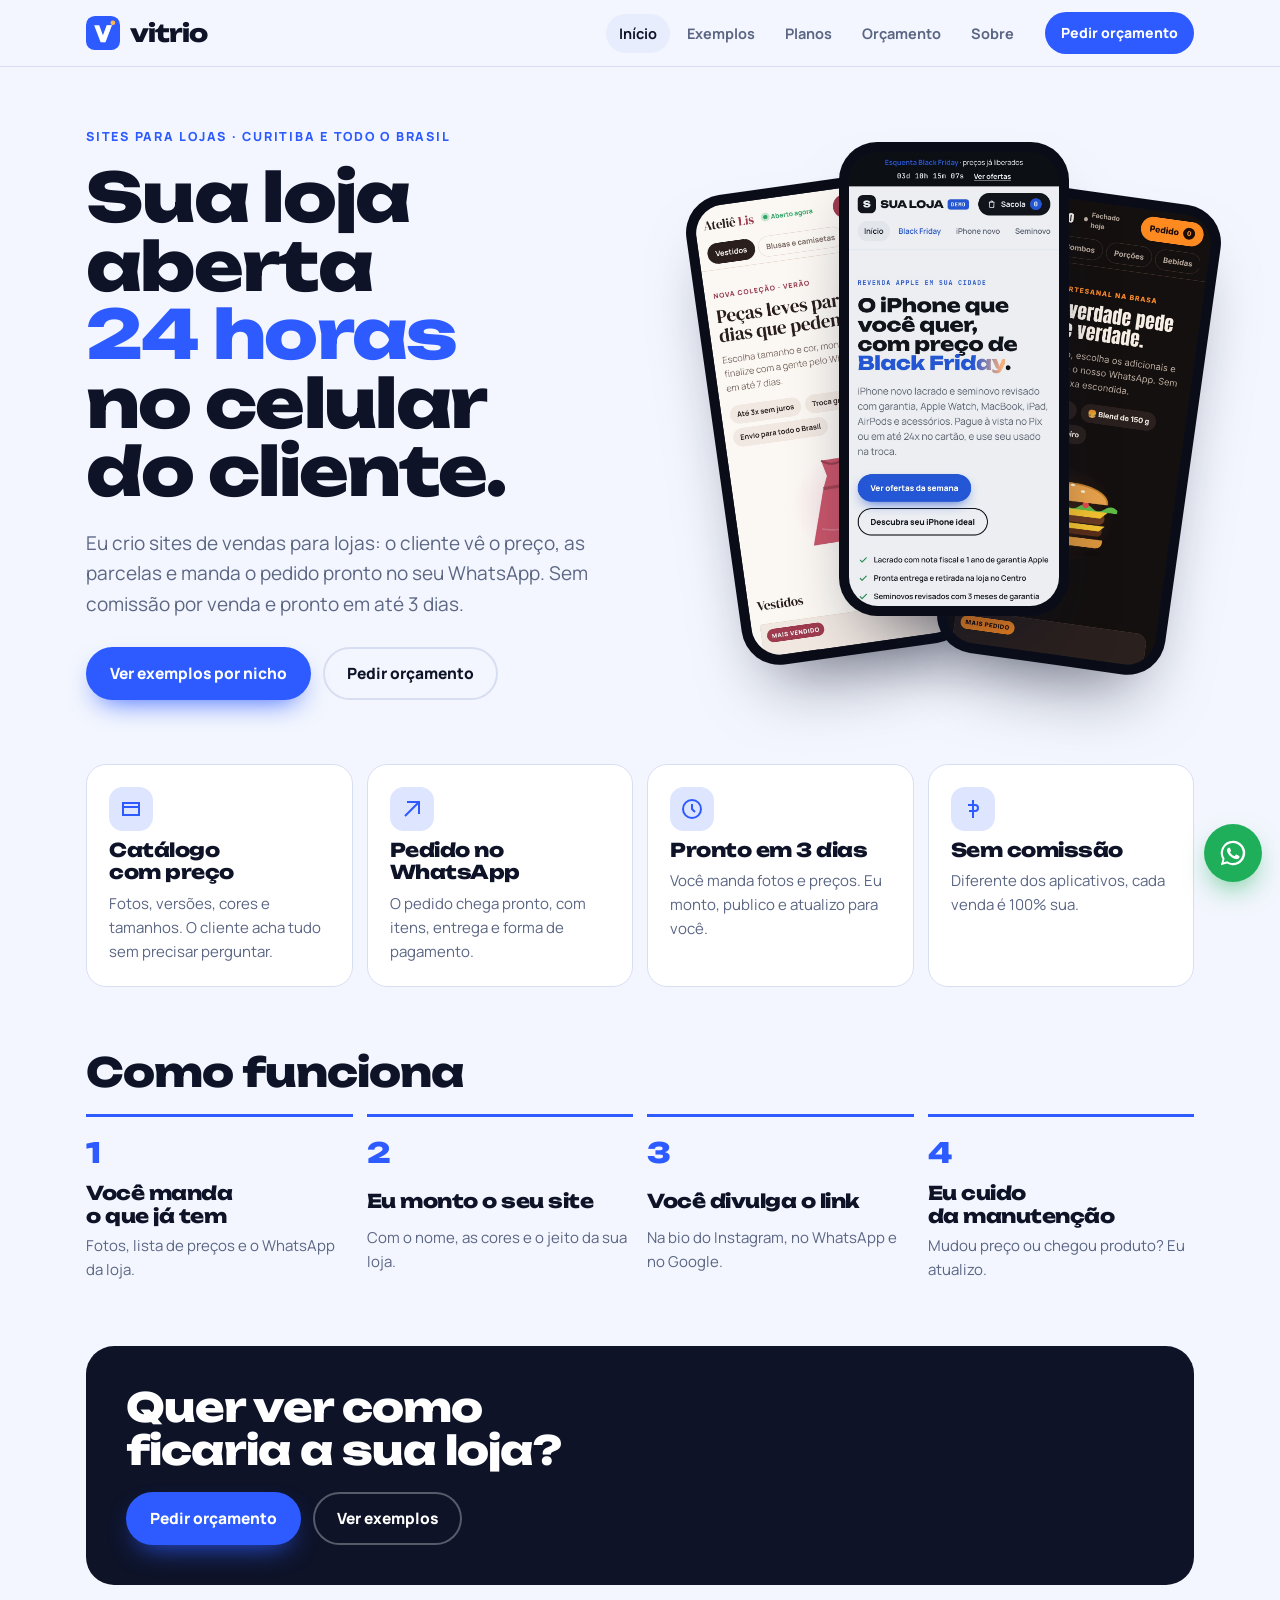
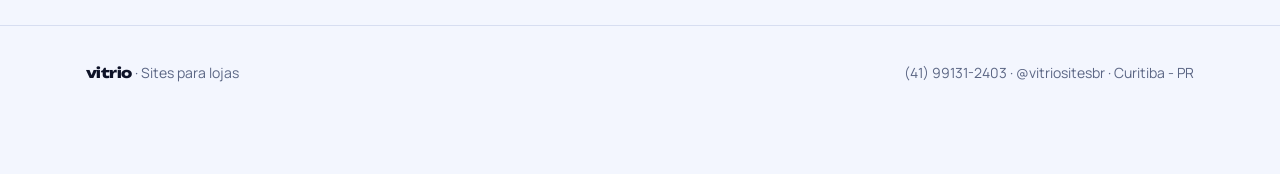
==== vitrio-site/index.html @ 06391d76 "Site de portfólio da Vitrio com exemplos por nicho, planos, orçamento e sobre Co-Authored-By: Claude" ====
<!doctype html>
<html lang="pt-BR">
<head>
<meta charset="utf-8">
<meta name="viewport" content="width=device-width, initial-scale=1, viewport-fit=cover">
<title>Vitrio · Sites para lojas</title>
<meta name="description" content="Sites de vendas para lojas: catálogo com preço, parcelas e pedido direto no WhatsApp. Pronto em até 3 dias. Curitiba e todo o Brasil.">
<meta property="og:title" content="Vitrio · Sites para lojas">
<meta property="og:description" content="Seu cliente vê o preço, as parcelas e manda o pedido pronto no seu WhatsApp. Veja exemplos por nicho.">
<meta property="og:image" content="img/og.png">
<meta name="theme-color" content="#0E1328">
<link rel="icon" href="data:image/svg+xml,%3Csvg xmlns='http://www.w3.org/2000/svg' viewBox='0 0 100 100'%3E%3Crect width='100' height='100' rx='26' fill='%232D5BFF'/%3E%3Cpath d='M24 27h15l11 30 11-30h15L57 77H43Z' fill='%23fff'/%3E%3Ccircle cx='79' cy='20' r='7' fill='%23FFB84D'/%3E%3C/svg%3E">
<link rel="preconnect" href="https://fonts.googleapis.com">
<link rel="preconnect" href="https://fonts.gstatic.com" crossorigin>
<link rel="stylesheet" href="https://fonts.googleapis.com/css2?family=Unbounded:wght@600;800&family=Manrope:wght@400;500;600;700;800&display=swap">
<style>
/* Layout: site de portfólio em páginas — início, exemplos por nicho, planos, orçamento e sobre */
:root{
  --bg:#F3F6FE; --surface:#FFFFFF; --well:#E7EDFC; --ink:#0E1328; --mute:#5B6684; --line:#D7DEF1;
  --blue:#2D5BFF; --blue-ink:#FFFFFF; --blue-soft:#DDE5FF; --amber:#FFB84D; --wa:#1FAF5A; --ok:#1F8A4C;
  --f-display:"Unbounded","Arial Black",system-ui,sans-serif; --f-body:"Manrope",system-ui,-apple-system,"Segoe UI",Arial,sans-serif;
  color-scheme:light;
}
@media (prefers-color-scheme:dark){:root:not([data-theme="light"]){
  --bg:#0B0F1E; --surface:#141A2E; --well:#1C2440; --ink:#EEF1FA; --mute:#9AA6C8; --line:#283252; --blue:#5C82FF; --blue-soft:#1C2A5C; color-scheme:dark}}
:root[data-theme="dark"]{--bg:#0B0F1E; --surface:#141A2E; --well:#1C2440; --ink:#EEF1FA; --mute:#9AA6C8; --line:#283252; --blue:#5C82FF; --blue-soft:#1C2A5C; color-scheme:dark}
*{box-sizing:border-box}
[hidden]{display:none!important}
html{scroll-behavior:smooth}
@media (prefers-reduced-motion:reduce){html{scroll-behavior:auto}*{animation:none!important;transition:none!important}}
body{margin:0;background:var(--bg);color:var(--ink);font-family:var(--f-body);font-size:16px;line-height:1.6;-webkit-font-smoothing:antialiased;overflow-x:hidden}
body::before{content:"";position:fixed;inset:0 0 auto;height:env(safe-area-inset-top,0px);z-index:60;background:var(--bg)}
a{color:var(--blue)}
button{font:inherit;color:inherit}
:focus-visible{outline:3px solid var(--blue);outline-offset:2px;border-radius:8px}
img{max-width:100%;display:block}
.wrap{max-width:1140px;margin:0 auto;padding-left:max(16px,env(safe-area-inset-left,0px));padding-right:max(16px,env(safe-area-inset-right,0px))}
h1,h2,h3{font-family:var(--f-display);font-weight:800;letter-spacing:-.025em;text-wrap:balance;margin:0}
h1{font-size:clamp(2.2rem,6vw,4.2rem);line-height:1.02}
h2{font-size:clamp(1.6rem,4vw,2.5rem);line-height:1.08}
h3{font-size:19px;line-height:1.2}
p{margin:0}
.muted{color:var(--mute)}
.eyebrow{font-size:12.5px;font-weight:800;letter-spacing:.14em;text-transform:uppercase;color:var(--blue)}
.wm{font-family:var(--f-display);font-weight:800;letter-spacing:-.04em}

header.top{position:sticky;top:env(safe-area-inset-top,0px);z-index:40;background:color-mix(in srgb,var(--bg) 88%,transparent);backdrop-filter:blur(14px);-webkit-backdrop-filter:blur(14px);border-bottom:1px solid var(--line)}
.top-row{display:flex;align-items:center;gap:18px;padding-block:12px}
.logo{display:flex;align-items:center;gap:10px;text-decoration:none;color:var(--ink);flex-shrink:0}
.logo .wm{font-size:24px}
nav.main{display:flex;gap:4px;margin-left:auto;overflow-x:auto;scrollbar-width:none;min-width:0}
nav.main::-webkit-scrollbar{display:none}
nav.main a{white-space:nowrap;text-decoration:none;color:var(--mute);font-weight:700;font-size:14.5px;padding:8px 13px;border-radius:999px}
nav.main a:hover{color:var(--ink);background:var(--well)}
nav.main a[aria-current="page"]{color:var(--ink);background:var(--well)}
.cta-top{flex-shrink:0;text-decoration:none;background:var(--blue);color:var(--blue-ink);font-weight:800;font-size:14px;padding:10px 16px;border-radius:999px}
@media (max-width:860px){.top-row{flex-wrap:wrap;gap:10px}nav.main{order:3;width:100%;margin-left:0}.cta-top{margin-left:auto}}

main > [data-page]{min-height:70vh;padding-block:56px 40px}
main > [data-page].enter > .wrap > *{animation:sobe .55s cubic-bezier(.2,.7,.2,1) both}
main > [data-page].enter > .wrap > :nth-child(2){animation-delay:.06s}main > [data-page].enter > .wrap > :nth-child(3){animation-delay:.12s}main > [data-page].enter > .wrap > :nth-child(4){animation-delay:.18s}
@keyframes sobe{from{opacity:0;transform:translateY(16px)}to{opacity:1;transform:none}}
.page-head{display:grid;gap:12px;margin-bottom:32px;max-width:720px}
.page-head p{color:var(--mute);font-size:18px}

.btn{display:inline-flex;align-items:center;justify-content:center;gap:8px;border:0;border-radius:999px;padding:14px 24px;font-weight:800;font-size:15.5px;text-decoration:none;cursor:pointer;transition:transform .15s}
.btn:hover{transform:translateY(-2px)}
.btn-blue{background:var(--blue);color:var(--blue-ink);box-shadow:0 12px 28px -12px var(--blue)}
.btn-ghost{background:transparent;color:var(--ink);box-shadow:inset 0 0 0 2px var(--line)}
.btn-wa{background:var(--wa);color:#fff}
.row{display:flex;flex-wrap:wrap;gap:12px}

/* Início */
.hero{display:grid;grid-template-columns:1.1fr .9fr;gap:40px;align-items:center}
.hero h1 em{font-style:normal;color:var(--blue)}
.hero .lead{font-size:19px;color:var(--mute);margin:22px 0 28px;max-width:46ch}
.phones{position:relative;height:540px}
.phones figure{position:absolute;margin:0;width:230px;border-radius:38px;padding:10px;background:#0A0D18;box-shadow:0 40px 70px -30px rgba(14,19,40,.6)}
.phones img{border-radius:29px;aspect-ratio:390/844;object-fit:cover;object-position:top}
.phones figure:nth-child(1){left:0;top:40px;transform:rotate(-8deg);animation:flt 7s ease-in-out infinite}
.phones figure:nth-child(2){left:50%;top:0;transform:translateX(-50%);z-index:2;animation:flt2 6s ease-in-out infinite}
.phones figure:nth-child(3){right:0;top:50px;transform:rotate(8deg);animation:flt 8s ease-in-out infinite reverse}
@keyframes flt{50%{translate:0 -12px}}
@keyframes flt2{50%{translate:0 10px}}
@media (max-width:900px){.hero{grid-template-columns:1fr}.phones{height:420px;max-width:440px;width:100%;margin:0 auto}.phones figure{width:170px;border-radius:30px;padding:8px}.phones img{border-radius:23px}}
.feats{display:grid;grid-template-columns:repeat(auto-fit,minmax(230px,1fr));gap:14px;margin-top:64px}
.feat{background:var(--surface);border:1px solid var(--line);border-radius:20px;padding:22px;display:grid;gap:8px;align-content:start}
.feat .ic{width:44px;height:44px;border-radius:14px;background:var(--blue-soft);color:var(--blue);display:grid;place-items:center}
.feat .ic svg{width:24px;height:24px}
.feat p{color:var(--mute);font-size:15px}
.steps{display:grid;grid-template-columns:repeat(auto-fit,minmax(200px,1fr));gap:14px;margin-top:20px;counter-reset:s}
.step{border-top:3px solid var(--blue);padding-top:14px;display:grid;gap:6px}
.step::before{counter-increment:s;content:counter(s);font-family:var(--f-display);font-weight:800;font-size:28px;color:var(--blue)}
.step p{color:var(--mute);font-size:15px}
.band{margin-top:64px;background:var(--ink);color:#fff;border-radius:28px;padding:40px;display:flex;flex-wrap:wrap;gap:20px;align-items:center;justify-content:space-between}
.band h2{color:#fff;max-width:20ch}
.band .btn-ghost{color:#fff;box-shadow:inset 0 0 0 2px rgba(255,255,255,.3)}

/* Exemplos */
.filters{display:flex;flex-wrap:wrap;gap:8px;margin-bottom:24px}
.filters button{border:1px solid var(--line);background:var(--surface);border-radius:999px;padding:9px 16px;font-weight:700;cursor:pointer;color:var(--mute)}
.filters button[aria-pressed="true"]{background:var(--ink);color:var(--bg);border-color:var(--ink)}
.exs{display:grid;grid-template-columns:repeat(auto-fill,minmax(300px,1fr));gap:18px}
.ex{background:var(--surface);border:1px solid var(--line);border-radius:24px;overflow:hidden;display:flex;flex-direction:column;transition:transform .2s,box-shadow .2s}
.ex:hover{transform:translateY(-4px);box-shadow:0 24px 50px -28px rgba(14,19,40,.5)}
.ex-shot{height:320px;overflow:hidden;background:var(--well);display:grid;place-items:start center;padding-top:26px}
.ex-shot figure{margin:0;width:200px;border-radius:32px;padding:8px;background:#0A0D18;transition:transform .4s}
.ex:hover .ex-shot figure{transform:translateY(-14px)}
.ex-shot img{border-radius:24px}
.ex-body{padding:20px 22px 22px;display:grid;gap:10px;flex:1}
.ex-tag{justify-self:start;font-size:11.5px;font-weight:800;letter-spacing:.08em;text-transform:uppercase;padding:4px 10px;border-radius:999px;background:var(--blue-soft);color:var(--blue)}
.ex-body ul{margin:0;padding-left:18px;color:var(--mute);font-size:14.5px;display:grid;gap:3px}
.ex-body .row{margin-top:auto;padding-top:6px}
.ex-body .btn{padding:11px 18px;font-size:14.5px}
.ex.novo{border-style:dashed;justify-content:center}
.ex.novo .ex-body{align-content:center;text-align:left}

/* Planos */
.plans{display:grid;grid-template-columns:repeat(auto-fit,minmax(260px,1fr));gap:16px}
.plan{background:var(--surface);border:1px solid var(--line);border-radius:24px;padding:26px;display:grid;gap:14px;align-content:start}
.plan.star{border:2px solid var(--blue);box-shadow:0 24px 50px -30px var(--blue)}
.plan .tag{justify-self:start;font-size:11.5px;font-weight:800;letter-spacing:.08em;background:var(--blue);color:#fff;padding:4px 10px;border-radius:999px}
.plan .tag.amber{background:var(--amber);color:var(--ink)}
.plan .p{font-family:var(--f-display);font-weight:800;font-size:34px;line-height:1}
.plan .p small{display:block;font-family:var(--f-body);font-size:14px;color:var(--mute);font-weight:600;margin-top:6px}
.plan ul{list-style:none;margin:0;padding:0;display:grid;gap:8px;font-size:15px}
.plan li{display:flex;gap:10px}
.plan li::before{content:"";flex:0 0 18px;height:18px;margin-top:3px;border-radius:50%;background:var(--blue-soft) url("data:image/svg+xml,%3Csvg xmlns='http://www.w3.org/2000/svg' viewBox='0 0 24 24'%3E%3Cpath d='m6 12 4 4 8-8' stroke='%232D5BFF' stroke-width='3' fill='none'/%3E%3C/svg%3E") center/12px no-repeat}
.plan .btn{margin-top:auto}
.faq{display:grid;gap:10px;margin-top:40px;max-width:820px}
.faq details{background:var(--surface);border:1px solid var(--line);border-radius:16px;padding:16px 20px}
.faq summary{font-weight:800;cursor:pointer}
.faq p{color:var(--mute);margin-top:8px}

/* Orçamento */
.orc{display:grid;grid-template-columns:1.2fr .8fr;gap:22px;align-items:start}
.panel{background:var(--surface);border:1px solid var(--line);border-radius:24px;padding:26px;display:grid;gap:18px}
.fields{display:grid;grid-template-columns:1fr 1fr;gap:14px}
.field{display:grid;gap:6px;min-width:0}
.field.full{grid-column:1/-1}
.field label,.lbl{font-size:13.5px;font-weight:800}
.field input,.field select,.field textarea{font:inherit;font-size:15px;padding:12px 14px;border-radius:12px;border:1px solid var(--line);background:var(--bg);color:var(--ink);width:100%}
.field input:focus,.field select:focus,.field textarea:focus{outline:2px solid var(--blue);outline-offset:0;border-color:transparent}
.choices{display:flex;flex-wrap:wrap;gap:8px}
.choices label{display:flex;align-items:center;gap:8px;border:1px solid var(--line);border-radius:12px;padding:10px 14px;cursor:pointer;font-weight:700;font-size:14.5px;background:var(--bg)}
.choices input{accent-color:var(--blue);width:17px;height:17px;margin:0}
.choices label:has(input:checked){border-color:var(--blue);background:var(--blue-soft)}
.est{position:sticky;top:120px;display:grid;gap:14px}
.est .big{font-family:var(--f-display);font-weight:800;font-size:34px;line-height:1.05}
.est ul{margin:0;padding:0;list-style:none;display:grid;gap:8px;font-size:14.5px}
.est li{display:flex;justify-content:space-between;gap:12px;border-bottom:1px dashed var(--line);padding-bottom:8px}
.err{color:#C2361B;font-weight:700;font-size:14px;min-height:1em;margin:0}
.done{border:2px solid var(--wa);border-radius:16px;padding:16px;display:grid;gap:10px}
@media (max-width:900px){.orc{grid-template-columns:1fr}.est{position:static;order:-1}}
@media (max-width:560px){.fields{grid-template-columns:1fr}.panel{padding:18px}}

/* Sobre */
.sobre{display:grid;grid-template-columns:.8fr 1.2fr;gap:36px;align-items:start}
.foto{aspect-ratio:4/5;border-radius:28px;background:linear-gradient(160deg,var(--blue),#0E1328);display:grid;place-items:center;overflow:hidden}
.foto svg{width:46%}
.foto img{width:100%;height:100%;object-fit:cover}
.sobre-txt{display:grid;gap:16px;font-size:17px}
.sobre-txt p{color:var(--mute)}
.vals{display:grid;grid-template-columns:repeat(auto-fit,minmax(200px,1fr));gap:12px;margin-top:6px}
.val{background:var(--surface);border:1px solid var(--line);border-radius:18px;padding:16px}
.val b{display:block;margin-bottom:4px}
.val span{color:var(--mute);font-size:14.5px}
.contato{display:grid;gap:10px;background:var(--surface);border:1px solid var(--line);border-radius:20px;padding:20px;margin-top:6px}
.contato a{font-weight:800;text-decoration:none}
@media (max-width:860px){.sobre{grid-template-columns:1fr}.foto{max-width:320px}}

footer{border-top:1px solid var(--line);padding-block:36px 90px;color:var(--mute);font-size:14px}
footer .wrap{display:flex;flex-wrap:wrap;gap:12px 28px;justify-content:space-between;align-items:center}
.wa-float{position:fixed;right:calc(18px + env(safe-area-inset-right,0px));bottom:calc(18px + env(safe-area-inset-bottom,0px));width:58px;height:58px;border-radius:50%;background:var(--wa);display:grid;place-items:center;z-index:50;box-shadow:0 12px 28px -8px rgba(31,175,90,.7)}
.wa-float svg{width:30px;height:30px;color:#fff}
</style>
</head>
<body>
<header class="top">
  <div class="wrap top-row">
    <a class="logo" href="#inicio" aria-label="Vitrio, início"><svg width="34" height="34" viewBox="0 0 100 100" aria-hidden="true"><rect width="100" height="100" rx="26" fill="#2D5BFF"/><path d="M24 27h15l11 30 11-30h15L57 77H43Z" fill="#fff"/><path d="M50 57 61 27h15L57 77H50Z" fill="#fff" opacity=".62"/><circle cx="79" cy="20" r="7" fill="#FFB84D"/></svg><span class="wm">vitrio</span></a>
    <nav class="main" aria-label="Páginas">
      <a href="#inicio">Início</a><a href="#exemplos">Exemplos</a><a href="#planos">Planos</a><a href="#orcamento">Orçamento</a><a href="#sobre">Sobre</a>
    </nav>
    <a class="cta-top" href="#orcamento">Pedir orçamento</a>
  </div>
</header>

<main>
<section data-page="inicio"><div class="wrap">
  <div class="hero">
    <div>
      <span class="eyebrow">Sites para lojas · Curitiba e todo o Brasil</span>
      <h1 style="margin-top:14px">Sua loja aberta <em>24 horas</em> no celular do cliente.</h1>
      <p class="lead">Eu crio sites de vendas para lojas: o cliente vê o preço, as parcelas e manda o pedido pronto no seu WhatsApp. Sem comissão por venda e pronto em até 3 dias.</p>
      <div class="row"><a class="btn btn-blue" href="#exemplos">Ver exemplos por nicho</a><a class="btn btn-ghost" href="#orcamento">Pedir orçamento</a></div>
    </div>
    <div class="phones" aria-label="Exemplos de sites no celular">
      <figure><img src="img/ex-moda.jpg" alt="Exemplo de loja de roupas"></figure>
      <figure><img src="img/ex-celular.jpg" alt="Exemplo de loja de celulares"></figure>
      <figure><img src="img/ex-hamburgueria.jpg" alt="Exemplo de hamburgueria"></figure>
    </div>
  </div>
  <div class="feats">
    <div class="feat"><span class="ic"><svg viewBox="0 0 24 24" fill="none" stroke="currentColor" stroke-width="2" aria-hidden="true"><path d="M4 6h16v12H4zM4 10h16"/></svg></span><h3>Catálogo com preço</h3><p>Fotos, versões, cores e tamanhos. O cliente acha tudo sem precisar perguntar.</p></div>
    <div class="feat"><span class="ic"><svg viewBox="0 0 24 24" fill="none" stroke="currentColor" stroke-width="2" aria-hidden="true"><path d="M5 19l14-14M7 5h12v12"/></svg></span><h3>Pedido no WhatsApp</h3><p>O pedido chega pronto, com itens, entrega e forma de pagamento.</p></div>
    <div class="feat"><span class="ic"><svg viewBox="0 0 24 24" fill="none" stroke="currentColor" stroke-width="2" aria-hidden="true"><circle cx="12" cy="12" r="9"/><path d="M12 7v5l3 3"/></svg></span><h3>Pronto em 3 dias</h3><p>Você manda fotos e preços. Eu monto, publico e atualizo para você.</p></div>
    <div class="feat"><span class="ic"><svg viewBox="0 0 24 24" fill="none" stroke="currentColor" stroke-width="2" aria-hidden="true"><path d="M12 3v18M7 8h7a3 3 0 0 1 0 6H8"/></svg></span><h3>Sem comissão</h3><p>Diferente dos aplicativos, cada venda é 100% sua.</p></div>
  </div>
  <h2 style="margin-top:64px">Como funciona</h2>
  <div class="steps">
    <div class="step"><h3>Você manda o que já tem</h3><p>Fotos, lista de preços e o WhatsApp da loja.</p></div>
    <div class="step"><h3>Eu monto o seu site</h3><p>Com o nome, as cores e o jeito da sua loja.</p></div>
    <div class="step"><h3>Você divulga o link</h3><p>Na bio do Instagram, no WhatsApp e no Google.</p></div>
    <div class="step"><h3>Eu cuido da manutenção</h3><p>Mudou preço ou chegou produto? Eu atualizo.</p></div>
  </div>
  <div class="band"><h2>Quer ver como ficaria a sua loja?</h2><div class="row"><a class="btn btn-blue" href="#orcamento">Pedir orçamento</a><a class="btn btn-ghost" href="#exemplos">Ver exemplos</a></div></div>
</div></section>

<section data-page="exemplos"><div class="wrap">
  <div class="page-head"><span class="eyebrow">Portfólio</span><h2>Exemplos por nicho</h2><p>Abra no celular e teste de verdade: escolha produtos, monte o pedido e veja a mensagem que chega no WhatsApp.</p></div>
  <div class="filters" id="filtros" role="group" aria-label="Filtrar por nicho"></div>
  <div class="exs" id="exs"></div>
</div></section>

<section data-page="planos"><div class="wrap">
  <div class="page-head"><span class="eyebrow">Planos</span><h2>Um valor para montar e uma mensalidade para manter</h2><p>A mensalidade inclui hospedagem, suporte pelo WhatsApp e atualização de preços e produtos.</p></div>
  <div class="plans">
    <div class="plan"><h3>Essencial</h3><div class="p">R$ 997<small>para montar · ou 3x de R$ 332,33</small></div><div class="p" style="font-size:24px">+ R$ 99<small>por mês</small></div>
      <ul><li>Site com nome, logo e cores da loja</li><li>Até 60 produtos com fotos</li><li>Pedido pelo WhatsApp</li><li>1 atualização de preços por semana</li></ul><a class="btn btn-ghost" href="#orcamento" data-plano="Essencial">Quero o Essencial</a></div>
    <div class="plan star"><span class="tag">MAIS ESCOLHIDO</span><h3>Completo</h3><div class="p">R$ 1.497<small>para montar · ou 3x de R$ 499</small></div><div class="p" style="font-size:24px">+ R$ 149<small>por mês</small></div>
      <ul><li>Tudo do Essencial</li><li>Produtos ilimitados</li><li>Domínio próprio (.com.br) configurado</li><li>Simulador de parcelas e teste do produto ideal</li><li>Atualizações sempre que precisar</li><li>Campanhas: Black Friday, Dia das Mães...</li></ul><a class="btn btn-blue" href="#orcamento" data-plano="Completo">Quero o Completo</a></div>
    <div class="plan"><span class="tag amber">LANÇAMENTO</span><h3>3 primeiras lojas</h3><div class="p">R$ 497<small>para montar o plano Completo</small></div><div class="p" style="font-size:24px">1º mês grátis<small>depois R$ 149 por mês</small></div>
      <ul><li>Tudo do plano Completo</li><li>Em troca de um depoimento</li><li>E de eu poder mostrar o seu site como exemplo</li></ul><a class="btn btn-ghost" href="#orcamento" data-plano="Lançamento">Quero uma vaga</a></div>
  </div>
  <div class="faq">
    <details><summary>Preciso saber mexer em site?</summary><p>Não. Você me manda as fotos e os preços pelo WhatsApp, e eu monto e atualizo tudo.</p></details>
    <details><summary>O site funciona no celular?</summary><p>Sim. Ele é feito primeiro para o celular, que é onde a maioria dos clientes compra.</p></details>
    <details><summary>E se eu quiser cancelar?</summary><p>Sem multa. É só avisar com 30 dias, e o site fica no ar até o fim do mês pago.</p></details>
    <details><summary>Atende fora de Curitiba?</summary><p>Atendo todo o Brasil. Tudo é feito pelo WhatsApp e por videochamada, se precisar.</p></details>
  </div>
</div></section>

<section data-page="orcamento"><div class="wrap">
  <div class="page-head"><span class="eyebrow">Orçamento</span><h2>Peça o orçamento da sua loja</h2><p>Responda em 1 minuto. A estimativa aparece na hora, e o pedido vai pronto para o meu WhatsApp.</p></div>
  <div class="orc">
    <form class="panel" id="orcForm" novalidate>
      <div class="fields">
        <div class="field"><label for="oNome">Seu nome</label><input id="oNome" autocomplete="name" placeholder="Ex.: Ana Souza"></div>
        <div class="field"><label for="oLoja">Nome da loja</label><input id="oLoja" placeholder="Ex.: Cell Prime"></div>
        <div class="field"><label for="oNicho">Tipo de loja</label><select id="oNicho"><option>Celulares e eletrônicos</option><option>Lanchonete ou restaurante</option><option>Roupas e calçados</option><option>Cosméticos e perfumaria</option><option>Pet shop</option><option>Ótica</option><option>Outro</option></select></div>
        <div class="field"><label for="oCidade">Cidade</label><input id="oCidade" placeholder="Ex.: Curitiba"></div>
        <div class="field full"><span class="lbl">Quantos produtos você quer no site?</span><div class="choices">
          <label><input type="radio" name="qtd" value="Até 30" checked> Até 30</label><label><input type="radio" name="qtd" value="31 a 60"> 31 a 60</label><label><input type="radio" name="qtd" value="61 a 150"> 61 a 150</label><label><input type="radio" name="qtd" value="Mais de 150"> Mais de 150</label></div></div>
        <div class="field full"><span class="lbl">Plano de interesse</span><div class="choices">
          <label><input type="radio" name="plano" value="Essencial"> Essencial</label><label><input type="radio" name="plano" value="Completo" checked> Completo</label><label><input type="radio" name="plano" value="Lançamento"> Lançamento (3 vagas)</label><label><input type="radio" name="plano" value="Não sei"> Me ajude a escolher</label></div></div>
        <div class="field full"><span class="lbl">Extras</span><div class="choices">
          <label><input type="checkbox" name="extra" value="dominio"> Domínio próprio (.com.br)</label><label><input type="checkbox" name="extra" value="fotos"> Preciso de fotos dos produtos</label><label><input type="checkbox" name="extra" value="logo"> Preciso de logo</label></div></div>
        <div class="field full"><label for="oMsg">Algo mais? <span class="muted" style="font-weight:600">(opcional)</span></label><textarea id="oMsg" rows="3" placeholder="Ex.: quero um site parecido com o exemplo de celulares"></textarea></div>
      </div>
      <button class="btn btn-wa" type="submit">Enviar pedido de orçamento no WhatsApp</button>
      <p class="err" id="oErr" role="alert"></p>
      <div class="done" id="oDone" hidden><b>Pedido de orçamento pronto.</b><span class="muted">Se o WhatsApp não abriu sozinho, toque no botão abaixo.</span><a class="btn btn-wa" id="oLink" href="#" target="_blank" rel="noopener">Abrir WhatsApp</a></div>
    </form>
    <aside class="panel est" aria-live="polite">
      <span class="eyebrow">Estimativa</span>
      <div class="big" id="eTot">R$ 1.497</div>
      <span class="muted" id="eSub">para montar, ou 3x de R$ 499 · + R$ 149 por mês</span>
      <ul id="eList"></ul>
      <p class="muted" style="font-size:13.5px">Valor de referência. O orçamento final eu confirmo pelo WhatsApp depois de ver a sua loja.</p>
    </aside>
  </div>
</div></section>

<section data-page="sobre"><div class="wrap">
  <div class="sobre">
    <div class="foto" id="foto"><svg viewBox="0 0 100 100" aria-hidden="true"><path d="M24 27h15l11 30 11-30h15L57 77H43Z" fill="#fff"/><path d="M50 57 61 27h15L57 77H50Z" fill="#fff" opacity=".62"/><circle cx="79" cy="20" r="7" fill="#FFB84D"/></svg></div>
    <div class="sobre-txt">
      <span class="eyebrow">Sobre</span>
      <h2 id="sNome">Quem faz a Vitrio</h2>
      <p id="sBio">A Vitrio nasceu de uma ideia simples: loja pequena também merece um site bonito, rápido e que vende. Eu monto cada site pensando no cliente da loja, que está no celular, quer ver o preço sem perguntar e quer comprar sem complicação.</p>
      <p>Trabalho direto com o dono da loja, sem intermediário. Você fala comigo pelo WhatsApp do começo ao fim, e eu cuido de tudo: montar, publicar, atualizar os preços e deixar o site no ar.</p>
      <div class="vals">
        <div class="val"><b>Feito para vender</b><span>Preço, parcelas e pedido pronto no WhatsApp.</span></div>
        <div class="val"><b>Atendimento direto</b><span>Você fala com quem faz o seu site.</span></div>
        <div class="val"><b>Rápido</b><span>Do primeiro contato ao site no ar em até 3 dias.</span></div>
      </div>
      <div class="contato">
        <b>Contato</b>
        <a href="https://wa.me/5541991312403?text=Ol%C3%A1!%20Vi%20o%20site%20da%20Vitrio%20e%20quero%20conversar." target="_blank" rel="noopener">WhatsApp: (41) 99131-2403</a>
        <a href="https://www.instagram.com/vitriositesbr/" target="_blank" rel="noopener">Instagram: @vitriositesbr</a>
        <span class="muted">Curitiba - PR · atendo todo o Brasil</span>
      </div>
    </div>
  </div>
</div></section>
</main>

<footer><div class="wrap"><span><b class="wm" style="color:var(--ink)">vitrio</b> · Sites para lojas</span><span>(41) 99131-2403 · @vitriositesbr · Curitiba - PR</span></div></footer>
<a class="wa-float" href="https://wa.me/5541991312403?text=Ol%C3%A1!%20Vi%20o%20site%20da%20Vitrio%20e%20quero%20um%20site%20para%20minha%20loja." target="_blank" rel="noopener" aria-label="Falar no WhatsApp"><svg viewBox="0 0 32 32" fill="currentColor" aria-hidden="true"><path d="M16 3a13 13 0 0 0-11.2 19.6L3 29l6.6-1.7A13 13 0 1 0 16 3Zm0 23.6c-2 0-4-.5-5.7-1.6l-.4-.2-3.9 1 1-3.8-.2-.4A10.6 10.6 0 1 1 16 26.6Zm5.8-7.9c-.3-.2-1.9-.9-2.2-1-.3-.1-.5-.2-.7.2l-1 1.2c-.2.2-.4.2-.7.1a8.7 8.7 0 0 1-4.3-3.8c-.3-.5.3-.5 1-1.6.1-.2 0-.4 0-.6l-1-2.4c-.3-.6-.5-.5-.7-.5h-.6c-.2 0-.6.1-.9.4-.3.3-1.1 1.1-1.1 2.7s1.2 3.2 1.3 3.4c.2.2 2.3 3.5 5.6 4.9 2.1.9 2.9 1 4 .8.6-.1 1.9-.8 2.2-1.5.3-.8.3-1.4.2-1.5l-.6-.4Z"/></svg></a>

<script>
/* ===== Seus dados profissionais: preencha e o site atualiza ===== */
const SOBRE = {
  nome: "",          // ex.: "Oi, eu sou o Fulano"  (vazio = mostra "Quem faz a Vitrio")
  bio: "",           // um parágrafo sobre você (vazio = mantém o texto padrão)
  foto: ""           // ex.: "img/foto.jpg" (vazio = mostra o logo)
};
const WHATS = "5541991312403";

/* Exemplos por nicho: para adicionar um, copie uma linha */
const EXEMPLOS = [
  {nicho:"Celulares", nome:"Loja de iPhones e acessórios", img:"img/ex-celular.jpg", url:"exemplos/celular/", itens:["Novos e seminovos com fotos e parcelas","Simulador de parcelas e troca do usado","Teste do iPhone ideal"]},
  {nicho:"Lanchonetes", nome:"Hamburgueria com cardápio", img:"img/ex-hamburgueria.jpg", url:"exemplos/hamburgueria/", itens:["Cardápio por categoria","Adicionais que somam no preço","Mostra se está aberto agora"]},
  {nicho:"Moda", nome:"Loja de roupas e acessórios", img:"img/ex-moda.jpg", url:"exemplos/moda/", itens:["Escolha de tamanho e cor","Foto muda com a cor escolhida","Entrega por motoboy ou Correios"]}
];

const $=s=>document.querySelector(s);
const brl=v=>v.toLocaleString("pt-BR",{style:"currency",currency:"BRL"});
const brl0=v=>v.toLocaleString("pt-BR",{style:"currency",currency:"BRL",maximumFractionDigits:0});

/* Sobre */
if(SOBRE.nome) $("#sNome").textContent=SOBRE.nome;
if(SOBRE.bio) $("#sBio").textContent=SOBRE.bio;
if(SOBRE.foto) $("#foto").innerHTML=`<img src="${SOBRE.foto}" alt="Foto de quem faz a Vitrio">`;

/* Exemplos */
let filtro="Todos";
function exemplos(){
  const ns=["Todos",...new Set(EXEMPLOS.map(e=>e.nicho))];
  $("#filtros").innerHTML=ns.map(n=>`<button type="button" data-f="${n}" aria-pressed="${n===filtro}">${n}</button>`).join("");
  $("#exs").innerHTML=EXEMPLOS.filter(e=>filtro==="Todos"||e.nicho===filtro).map(e=>`<article class="ex"><div class="ex-shot"><figure><img src="${e.img}" alt="${e.nome}" loading="lazy"></figure></div><div class="ex-body"><span class="ex-tag">${e.nicho}</span><h3>${e.nome}</h3><ul>${e.itens.map(i=>`<li>${i}</li>`).join("")}</ul><div class="row"><a class="btn btn-blue" href="${e.url}" target="_blank" rel="noopener">Abrir exemplo ↗</a><a class="btn btn-ghost" href="#orcamento" data-nicho="${e.nicho}">Quero um assim</a></div></div></article>`).join("")
   +`<article class="ex novo"><div class="ex-body"><span class="ex-tag">Seu nicho</span><h3>Não achou o seu tipo de loja?</h3><p class="muted">Pet shop, ótica, cosméticos, açaí, floricultura... Monto um exemplo com a cara da sua loja antes de você decidir.</p><div class="row"><a class="btn btn-blue" href="#orcamento">Pedir um exemplo</a></div></div></article>`;
}
document.addEventListener("click",e=>{
  const f=e.target.closest("[data-f]"); if(f){filtro=f.dataset.f;exemplos();return}
  const p=e.target.closest("[data-plano]"); if(p){const r=document.querySelector(`input[name=plano][value="${p.dataset.plano}"]`);if(r){r.checked=true;estimar()}}
  const n=e.target.closest("[data-nicho]"); if(n){const m={"Celulares":"Celulares e eletrônicos","Lanchonetes":"Lanchonete ou restaurante","Moda":"Roupas e calçados"}[n.dataset.nicho];if(m)$("#oNicho").value=m}
});
exemplos();

/* Orçamento */
const PRECO={Essencial:[997,99],Completo:[1497,149],"Lançamento":[497,149],"Não sei":[1497,149]};
const EXTRA={dominio:["Domínio .com.br (1º ano)",40],fotos:["Fotos dos produtos",300],logo:["Criação de logo",250]};
function dados(){
  const plano=document.querySelector("input[name=plano]:checked").value, qtd=document.querySelector("input[name=qtd]:checked").value;
  const extras=[...document.querySelectorAll("input[name=extra]:checked")].map(i=>i.value);
  let [mont,mes]=PRECO[plano]; let pl=plano;
  if(plano==="Essencial"&&(qtd==="61 a 150"||qtd==="Mais de 150")){[mont,mes]=PRECO.Completo;pl="Completo (mais de 60 produtos)"}
  const linhas=[[`Plano ${pl==="Não sei"?"Completo (sugerido)":pl}`,mont]];
  extras.forEach(x=>{if(x==="dominio"&&pl.startsWith("Completo"))linhas.push(["Domínio .com.br","incluso"]);else linhas.push(EXTRA[x])});
  const tot=linhas.reduce((t,[,v])=>t+(typeof v==="number"?v:0),0);
  return {plano:pl,qtd,linhas,tot,mes};
}
function estimar(){
  const d=dados();
  $("#eTot").textContent=brl0(d.tot);
  $("#eSub").textContent=`para montar, ou 3x de ${brl(d.tot/3)} · + ${brl0(d.mes)} por mês${d.plano==="Lançamento"?" (1º mês grátis)":""}`;
  $("#eList").innerHTML=d.linhas.map(([n,v])=>`<li><span>${n}</span><b>${typeof v==="number"?brl0(v):v}</b></li>`).join("")+`<li><span>Manutenção mensal</span><b>${brl0(d.mes)}</b></li>`;
}
$("#orcForm").addEventListener("change",estimar); estimar();
$("#orcForm").addEventListener("submit",e=>{
  e.preventDefault(); const err=$("#oErr"); err.textContent="";
  const nome=$("#oNome").value.trim(), loja=$("#oLoja").value.trim();
  if(!nome){err.textContent="Informe o seu nome.";$("#oNome").focus();return}
  if(!loja){err.textContent="Informe o nome da loja.";$("#oLoja").focus();return}
  const d=dados();
  let msg=`Olá! Quero um orçamento de site.\n\nNome: ${nome}\nLoja: ${loja}\nTipo: ${$("#oNicho").value}\nCidade: ${$("#oCidade").value.trim()||"não informada"}\nProdutos: ${d.qtd}\nPlano: ${d.plano}`;
  d.linhas.slice(1).forEach(([n])=>msg+=`\nExtra: ${n}`);
  msg+=`\nEstimativa do site: ${brl0(d.tot)} + ${brl0(d.mes)}/mês`;
  if($("#oMsg").value.trim()) msg+=`\n\n${$("#oMsg").value.trim()}`;
  const url=`https://wa.me/${WHATS}?text=${encodeURIComponent(msg)}`;
  $("#oLink").href=url; $("#oDone").hidden=false;
  try{window.open(url,"_blank","noopener")}catch(_){}
});

/* Páginas */
const PAGES=["inicio","exemplos","planos","orcamento","sobre"]; let cur=null;
function rota(){
  const h=location.hash.slice(1); const pg=PAGES.includes(h)?h:"inicio";
  document.querySelectorAll("nav.main a").forEach(a=>a.getAttribute("href")==="#"+pg?a.setAttribute("aria-current","page"):a.removeAttribute("aria-current"));
  if(pg===cur) return; cur=pg;
  document.querySelectorAll("main > [data-page]").forEach(s=>{const on=s.dataset.page===pg;s.hidden=!on;if(on){s.classList.remove("enter");void s.offsetWidth;s.classList.add("enter")}});
  window.scrollTo(0,0);
}
window.addEventListener("hashchange",rota); rota();
</script>
</body>
</html>
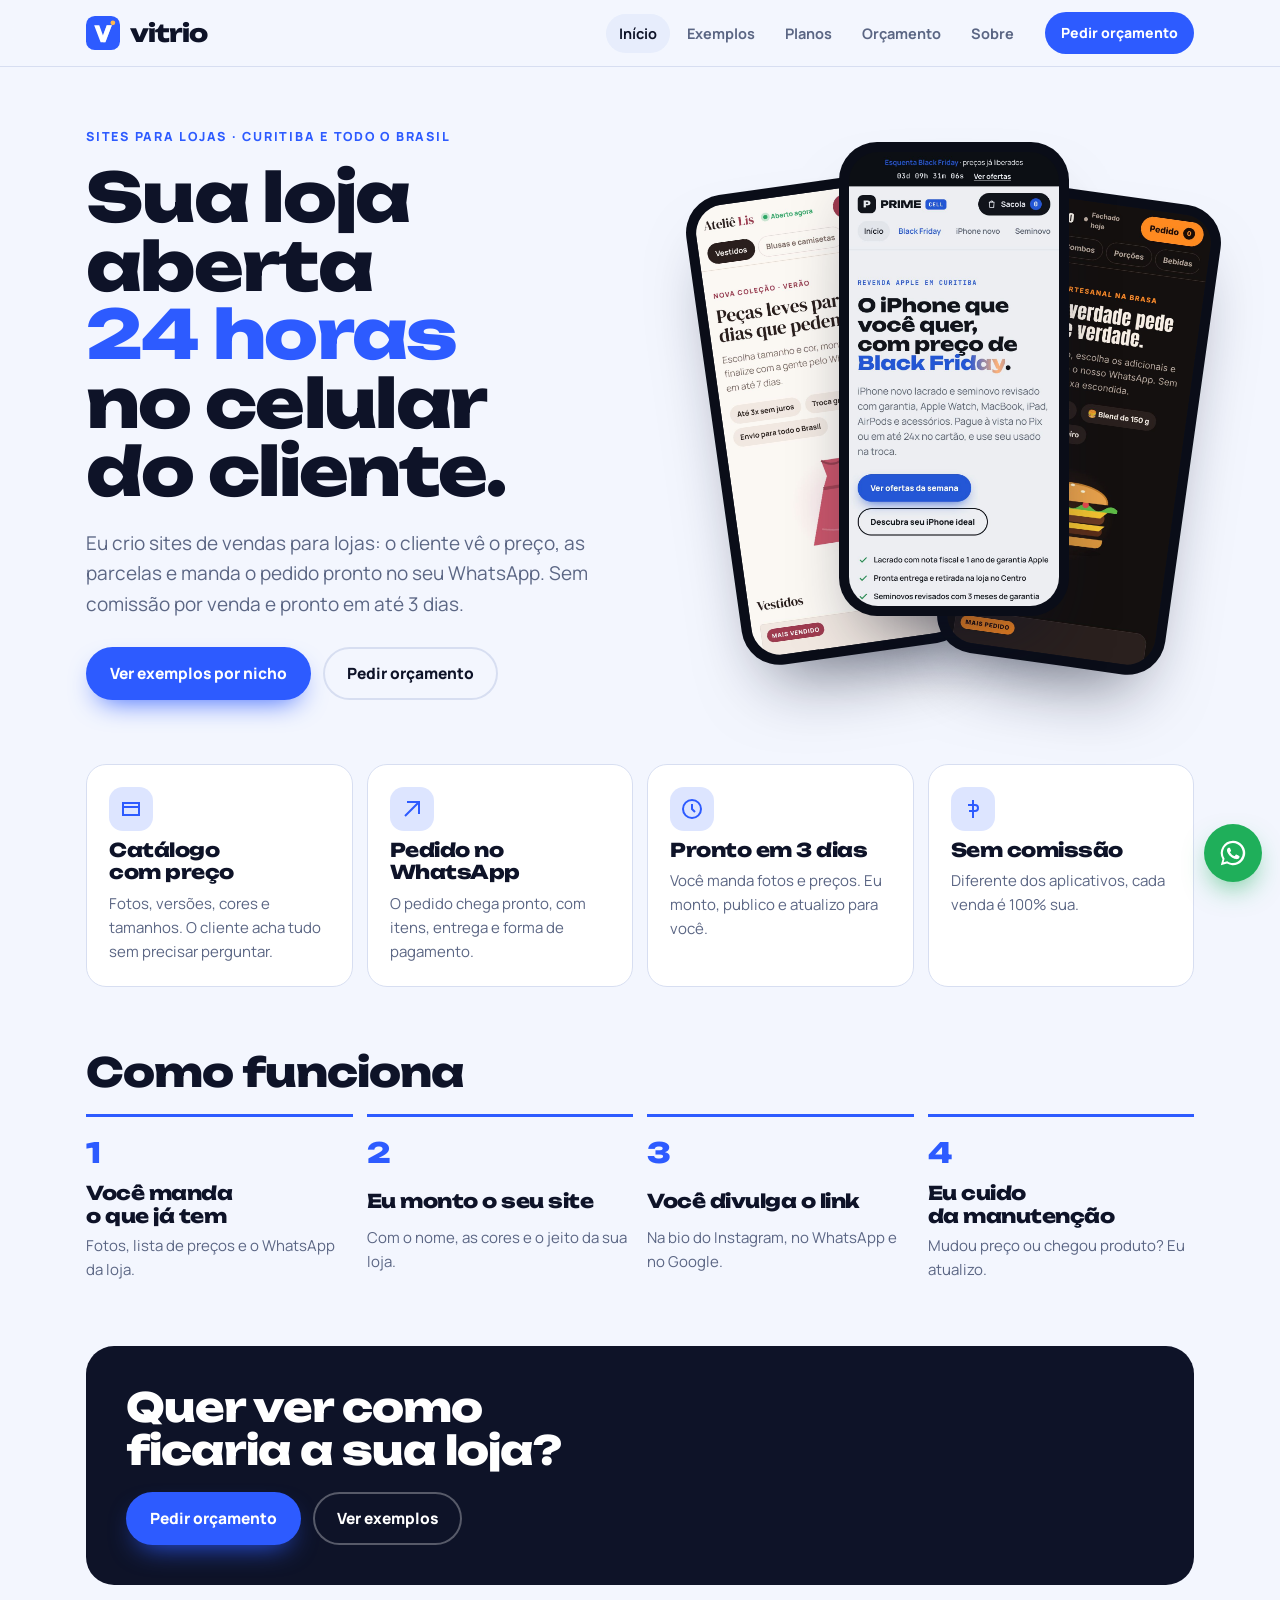
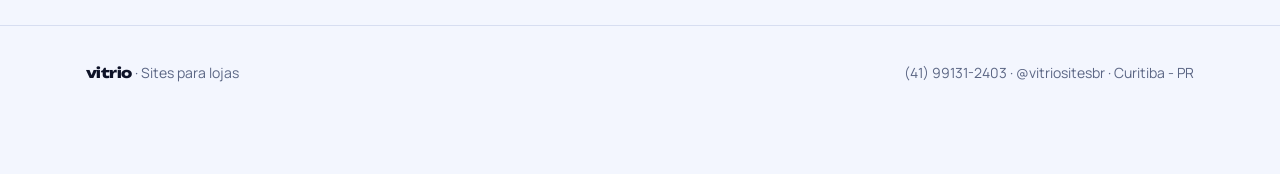
==== commit b3c14f3e: "Exemplo estilo App (Nexo Tech) no portfólio Co-Authored-By: Claude Opus 5.5 <noreply@anthropic.com> " ====
--- a/vitrio-site/index.html
+++ b/vitrio-site/index.html
@@ -311,6 +311,7 @@
 /* Exemplos por nicho: para adicionar um, copie uma linha */
 const EXEMPLOS = [
   {nicho:"Celulares", nome:"Loja de iPhones e acessórios", img:"img/ex-celular.jpg", url:"exemplos/celular/", itens:["Novos e seminovos com fotos e parcelas","Simulador de parcelas e troca do usado","Teste do iPhone ideal"]},
+  {nicho:"Celulares", nome:"Loja de eletrônicos · estilo App", img:"img/ex-tech.jpg", url:"exemplos/tech/", itens:["Visual de aplicativo, com barra fixa embaixo","Banner que troca sozinho e categorias em ícones","Preço no Pix e parcelas em cada produto"]},
   {nicho:"Lanchonetes", nome:"Hamburgueria com cardápio", img:"img/ex-hamburgueria.jpg", url:"exemplos/hamburgueria/", itens:["Cardápio por categoria","Adicionais que somam no preço","Mostra se está aberto agora"]},
   {nicho:"Moda", nome:"Loja de roupas e acessórios", img:"img/ex-moda.jpg", url:"exemplos/moda/", itens:["Escolha de tamanho e cor","Foto muda com a cor escolhida","Entrega por motoboy ou Correios"]}
 ];
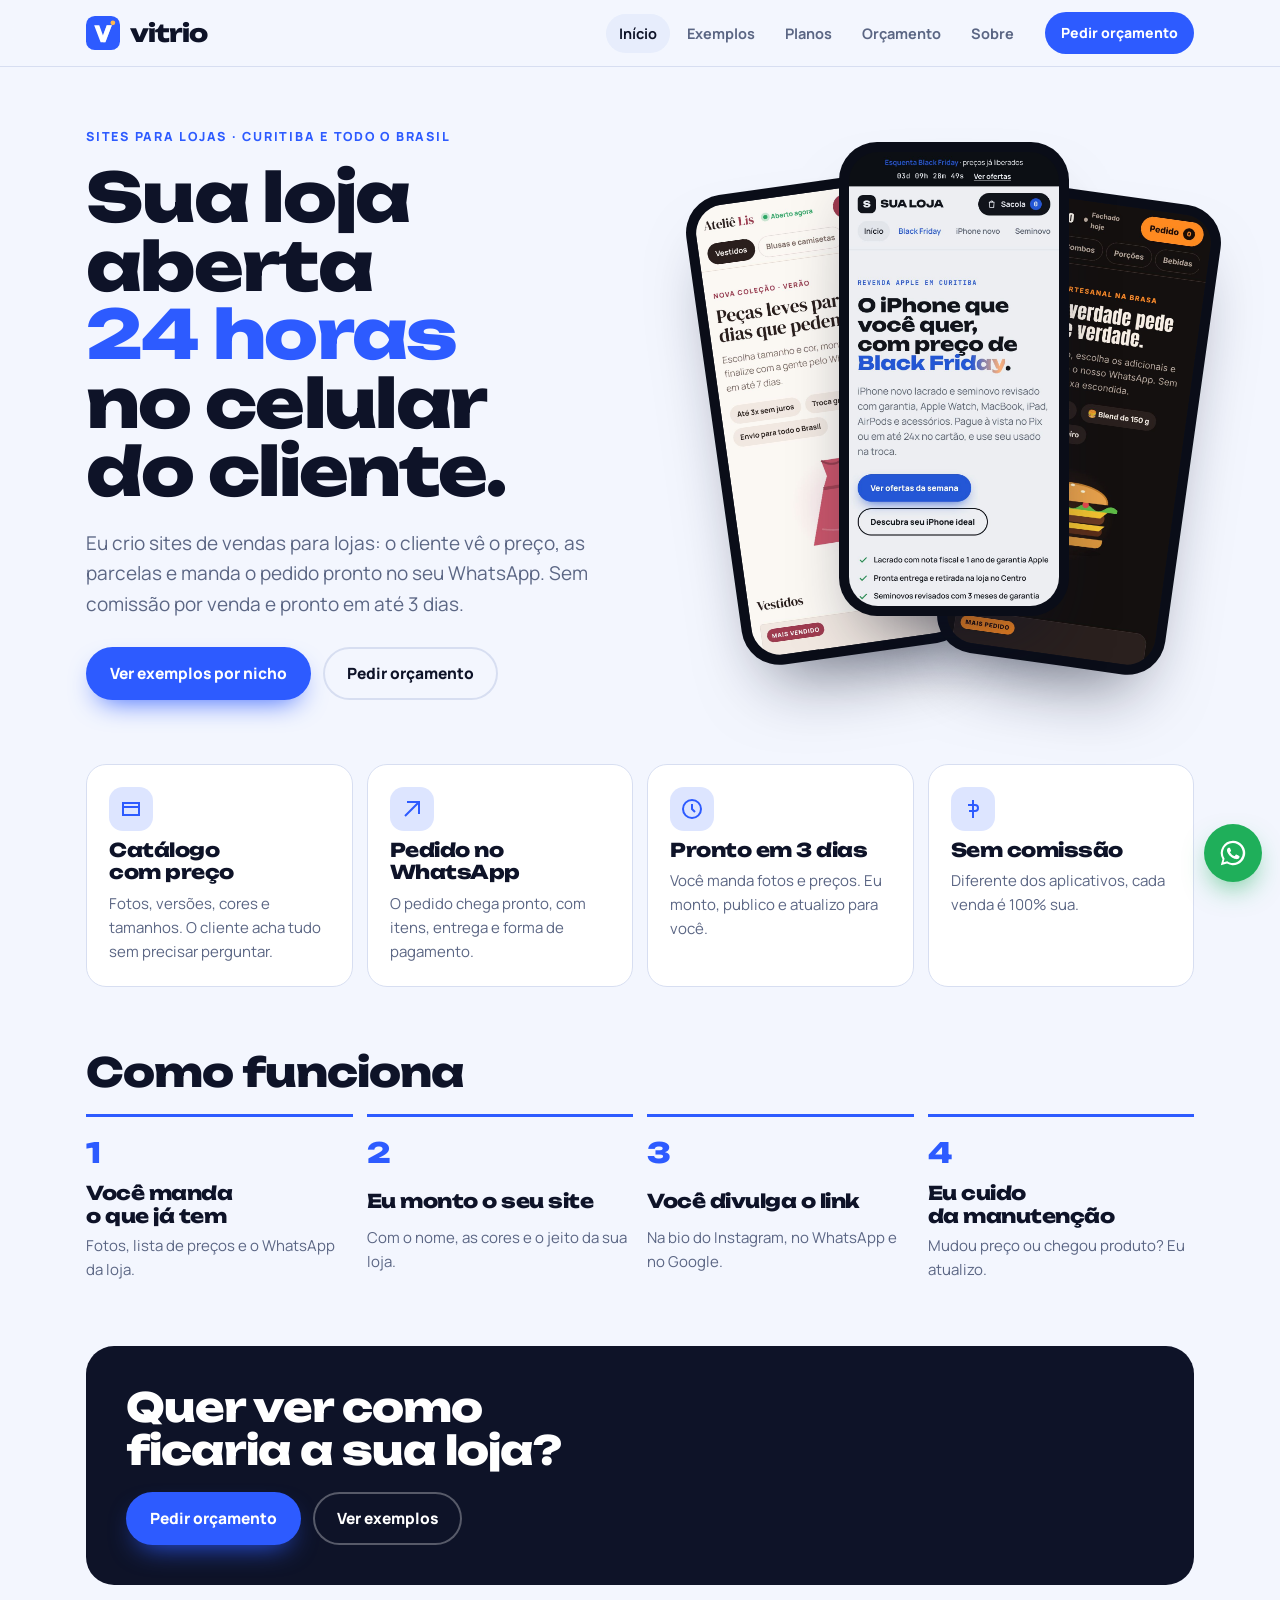
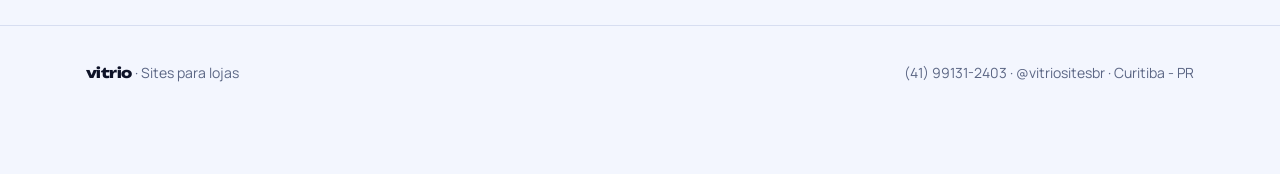
==== commit 55fc5d0c: "Página Sobre com o nome do Pietro Co-Authored-By: Claude Opus 5.5 <noreply@anthropic.com> Claude-Ses" ====
--- a/vitrio-site/index.html
+++ b/vitrio-site/index.html
@@ -302,8 +302,8 @@
 <script>
 /* ===== Seus dados profissionais: preencha e o site atualiza ===== */
 const SOBRE = {
-  nome: "",          // ex.: "Oi, eu sou o Fulano"  (vazio = mostra "Quem faz a Vitrio")
-  bio: "",           // um parágrafo sobre você (vazio = mantém o texto padrão)
+  nome: "Oi, eu sou o Pietro",
+  bio: "Sou Pietro Vieira Borba Coelho, fundador da Vitrio. Criei a Vitrio para que loja pequena também tenha um site bonito, rápido e que vende: o cliente no celular vê o preço, as parcelas e manda o pedido pronto no WhatsApp, sem complicação.",           // um parágrafo sobre você (vazio = mantém o texto padrão)
   foto: ""           // ex.: "img/foto.jpg" (vazio = mostra o logo)
 };
 const WHATS = "5541991312403";
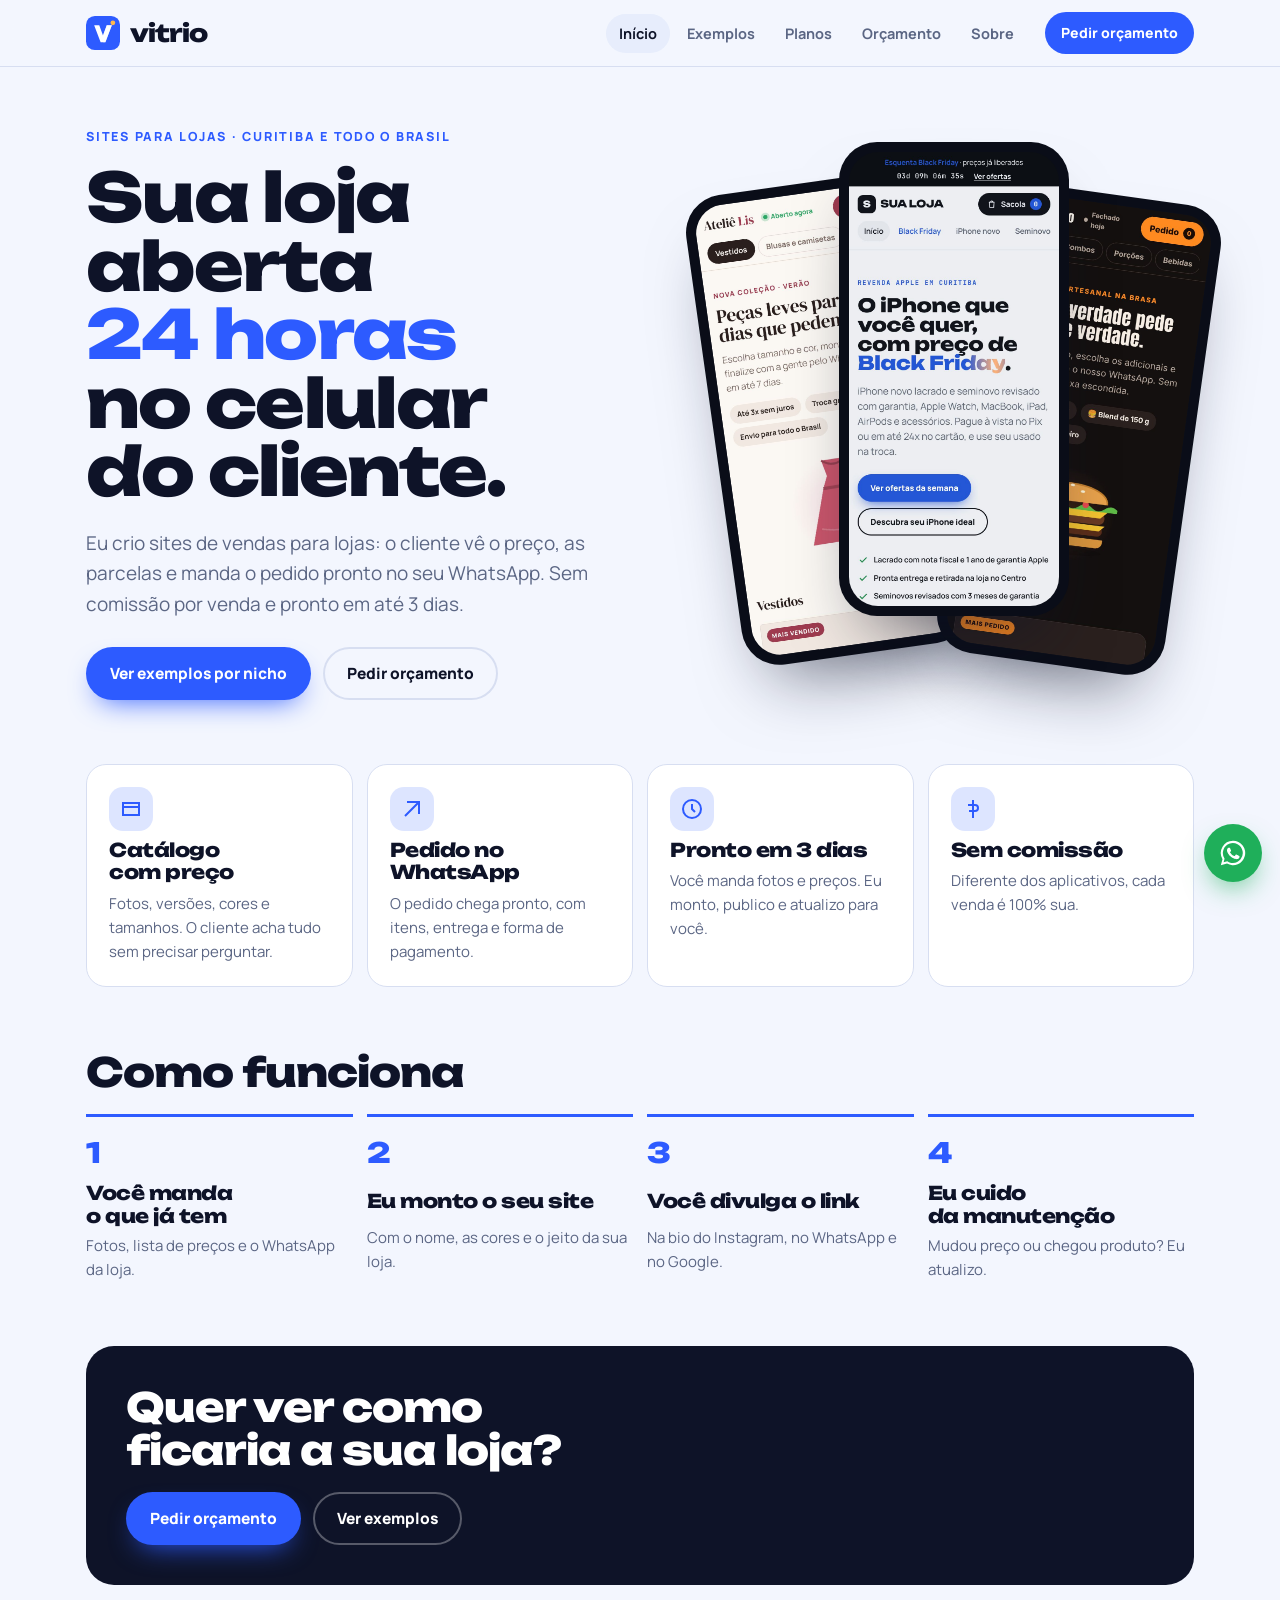
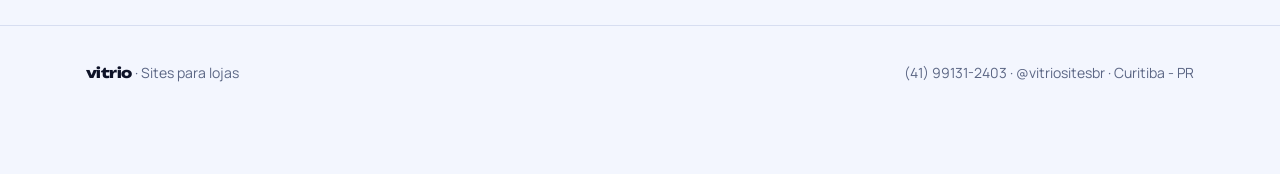
==== commit 820f084d: "Painel Vitrio, painel de pedidos das lojas e exemplos conectados Co-Authored-By: Claude Opus 5.5 <no" ====
--- a/vitrio-site/index.html
+++ b/vitrio-site/index.html
@@ -312,6 +312,7 @@
 const EXEMPLOS = [
   {nicho:"Celulares", nome:"Loja de iPhones e acessórios", img:"img/ex-celular.jpg", url:"exemplos/celular/", itens:["Novos e seminovos com fotos e parcelas","Simulador de parcelas e troca do usado","Teste do iPhone ideal"]},
   {nicho:"Celulares", nome:"Loja de eletrônicos · estilo App", img:"img/ex-tech.jpg", url:"exemplos/tech/", itens:["Visual de aplicativo, com barra fixa embaixo","Banner que troca sozinho e categorias em ícones","Preço no Pix e parcelas em cada produto"]},
+  {nicho:"Gestão", nome:"Painel de pedidos da loja", img:"img/ex-painel.jpg", url:"exemplos/painel/", itens:["Pedidos do site chegam na hora, com aviso sonoro","Situação: novo, em separação, saiu, entregue","Avisa o cliente no WhatsApp com um toque"]},
   {nicho:"Lanchonetes", nome:"Hamburgueria com cardápio", img:"img/ex-hamburgueria.jpg", url:"exemplos/hamburgueria/", itens:["Cardápio por categoria","Adicionais que somam no preço","Mostra se está aberto agora"]},
   {nicho:"Moda", nome:"Loja de roupas e acessórios", img:"img/ex-moda.jpg", url:"exemplos/moda/", itens:["Escolha de tamanho e cor","Foto muda com a cor escolhida","Entrega por motoboy ou Correios"]}
 ];
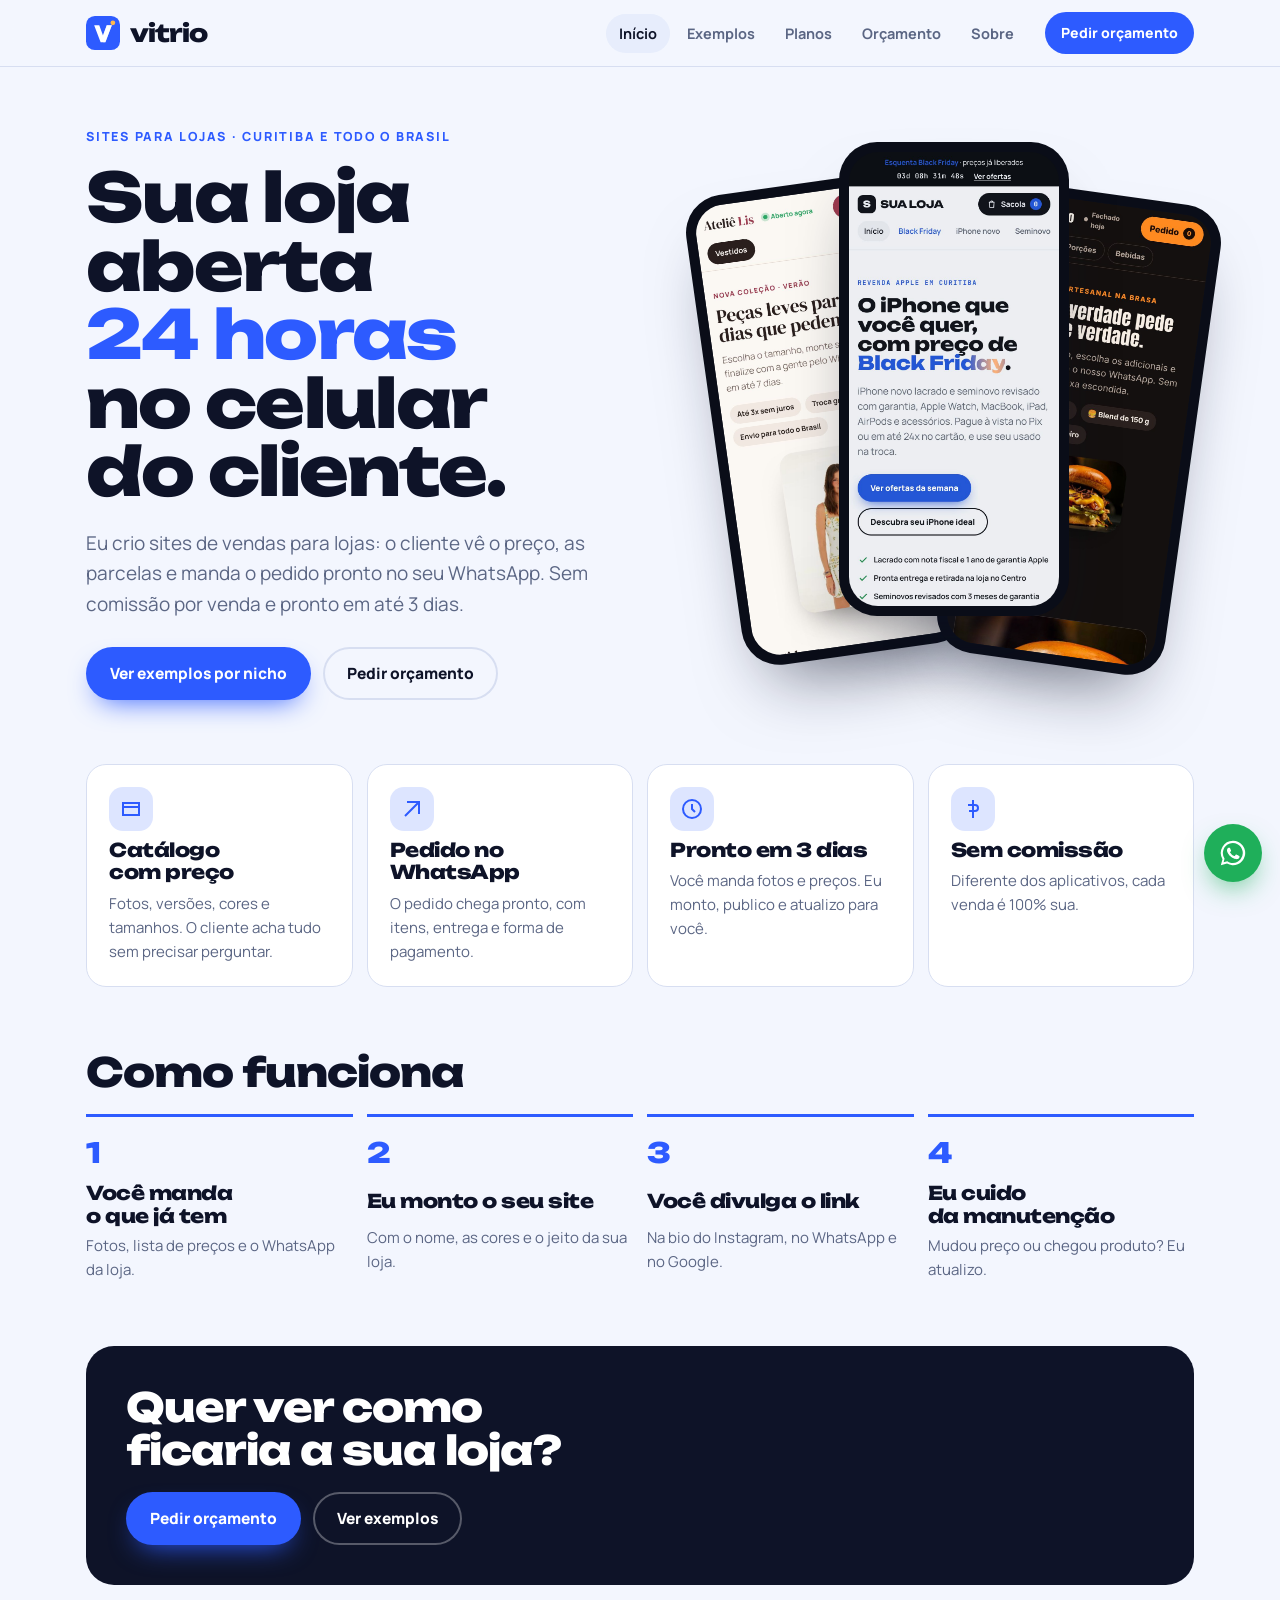
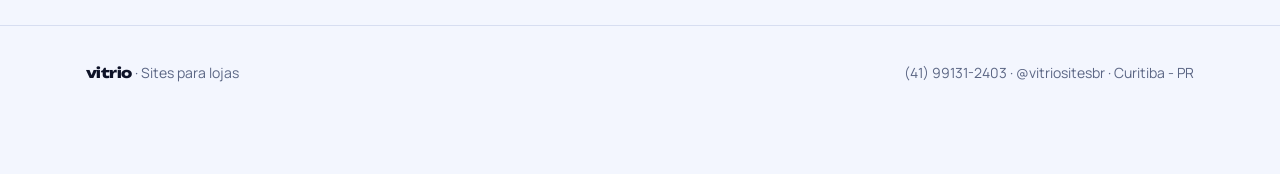
==== commit 2e237bef: "Fotos reais nos exemplos de hamburgueria e moda Co-Authored-By: Claude Opus 5.5 <noreply@anthropic.c" ====
--- a/vitrio-site/index.html
+++ b/vitrio-site/index.html
@@ -314,7 +314,7 @@
   {nicho:"Celulares", nome:"Loja de eletrônicos · estilo App", img:"img/ex-tech.jpg", url:"exemplos/tech/", itens:["Visual de aplicativo, com barra fixa embaixo","Banner que troca sozinho e categorias em ícones","Preço no Pix e parcelas em cada produto"]},
   {nicho:"Gestão", nome:"Painel de pedidos da loja", img:"img/ex-painel.jpg", url:"exemplos/painel/", itens:["Pedidos do site chegam na hora, com aviso sonoro","Situação: novo, em separação, saiu, entregue","Avisa o cliente no WhatsApp com um toque"]},
   {nicho:"Lanchonetes", nome:"Hamburgueria com cardápio", img:"img/ex-hamburgueria.jpg", url:"exemplos/hamburgueria/", itens:["Cardápio por categoria","Adicionais que somam no preço","Mostra se está aberto agora"]},
-  {nicho:"Moda", nome:"Loja de roupas e acessórios", img:"img/ex-moda.jpg", url:"exemplos/moda/", itens:["Escolha de tamanho e cor","Foto muda com a cor escolhida","Entrega por motoboy ou Correios"]}
+  {nicho:"Moda", nome:"Loja de roupas e acessórios", img:"img/ex-moda.jpg", url:"exemplos/moda/", itens:["Fotos grandes das peças","Escolha de tamanho","Entrega por motoboy ou Correios"]}
 ];
 
 const $=s=>document.querySelector(s);
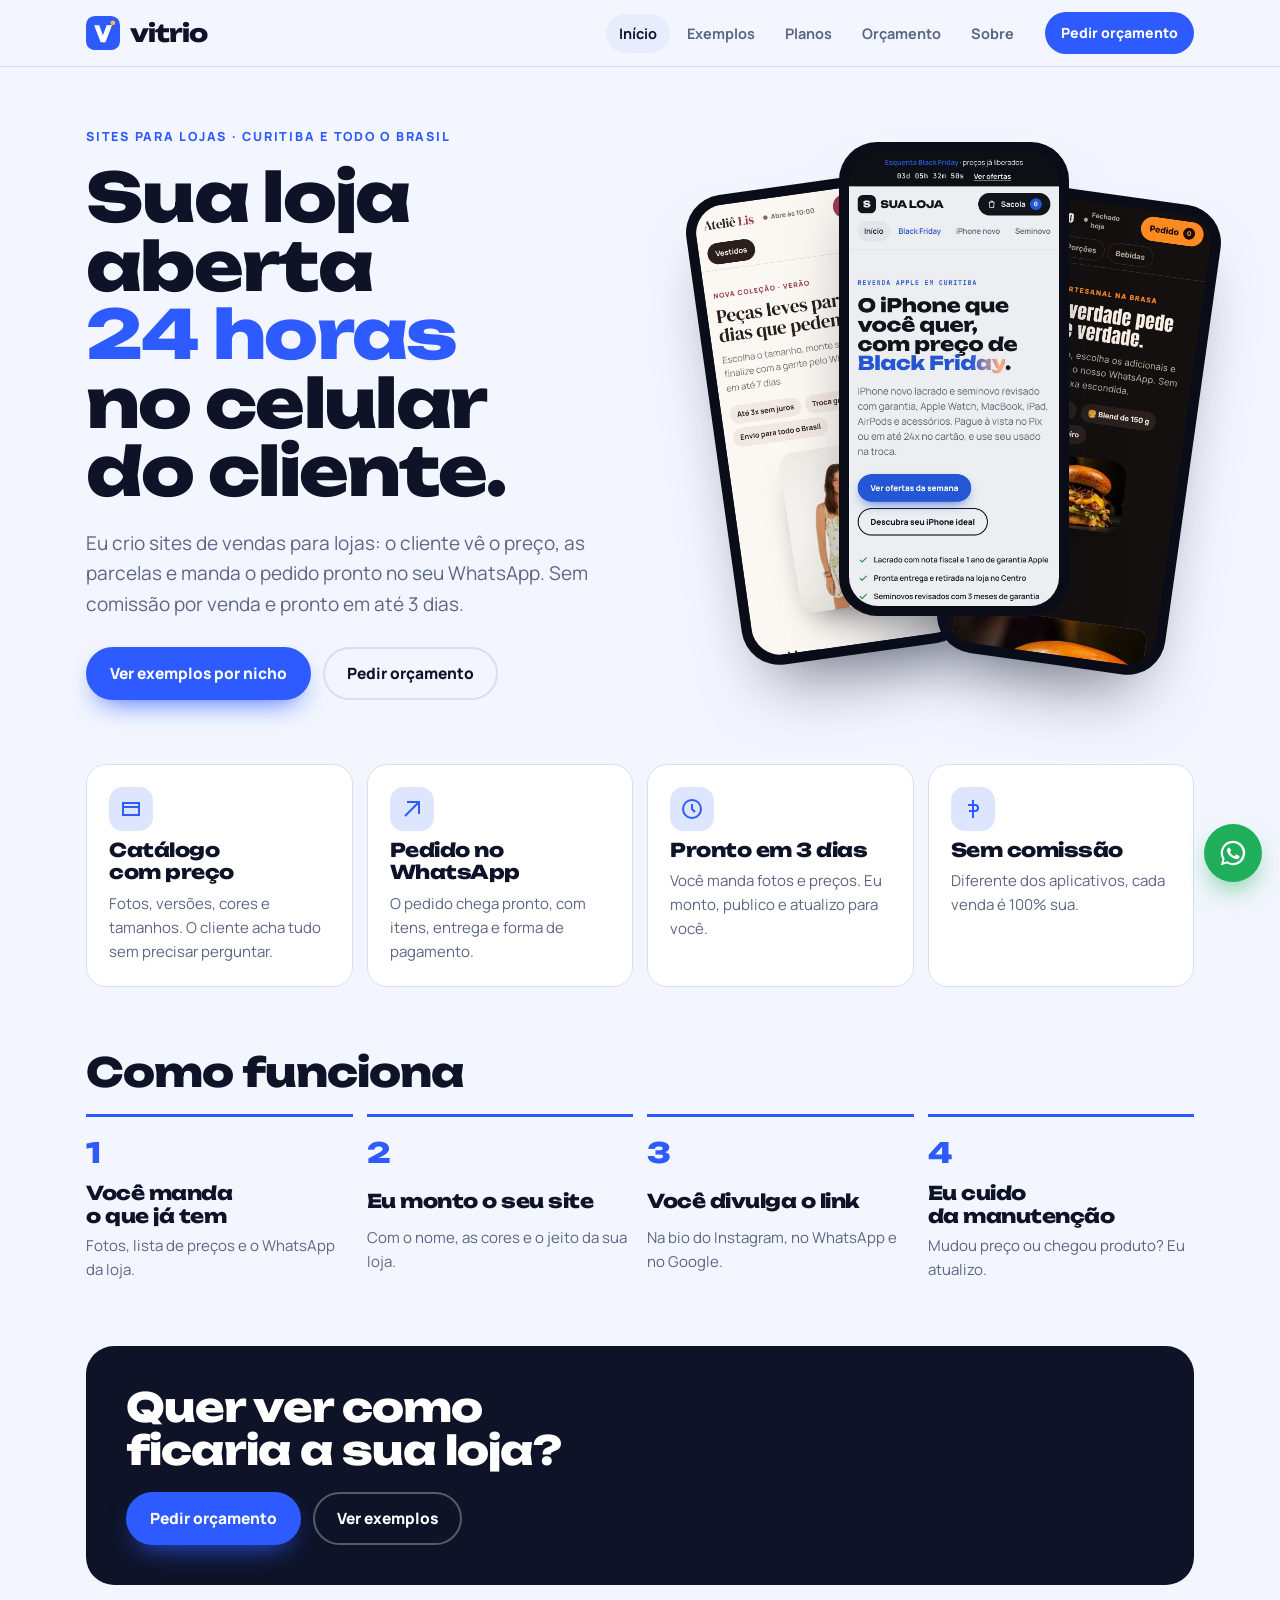
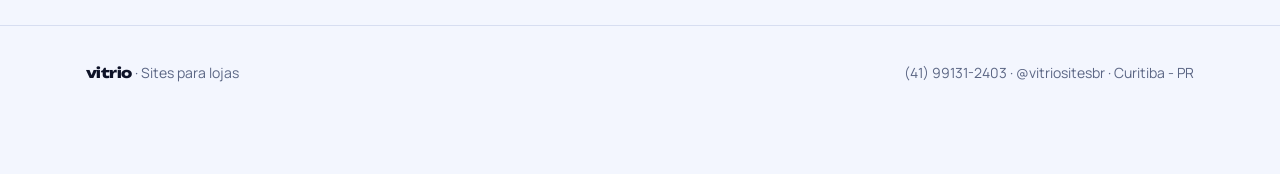
==== commit 11816758: "Exemplo de cafeteria (Café Araucária) com comanda de papel Co-Authored-By: Claude Opus 5.5 <noreply@" ====
--- a/vitrio-site/index.html
+++ b/vitrio-site/index.html
@@ -314,6 +314,7 @@
   {nicho:"Celulares", nome:"Loja de eletrônicos · estilo App", img:"img/ex-tech.jpg", url:"exemplos/tech/", itens:["Visual de aplicativo, com barra fixa embaixo","Banner que troca sozinho e categorias em ícones","Preço no Pix e parcelas em cada produto"]},
   {nicho:"Gestão", nome:"Painel de pedidos da loja", img:"img/ex-painel.jpg", url:"exemplos/painel/", itens:["Pedidos do site chegam na hora, com aviso sonoro","Situação: novo, em separação, saiu, entregue","Avisa o cliente no WhatsApp com um toque"]},
   {nicho:"Lanchonetes", nome:"Hamburgueria com cardápio", img:"img/ex-hamburgueria.jpg", url:"exemplos/hamburgueria/", itens:["Cardápio por categoria","Adicionais que somam no preço","Mostra se está aberto agora"]},
+  {nicho:"Cafeterias", nome:"Cafeteria com comanda", img:"img/ex-cafe.jpg", url:"exemplos/cafe/", itens:["Comanda de papel que vira pedido no WhatsApp","Escolhe a hora de retirar no balcão, sem fila","Tamanhos P e M e leite vegetal em cada bebida"]},
   {nicho:"Moda", nome:"Loja de roupas e acessórios", img:"img/ex-moda.jpg", url:"exemplos/moda/", itens:["Fotos grandes das peças","Escolha de tamanho","Entrega por motoboy ou Correios"]}
 ];
 
